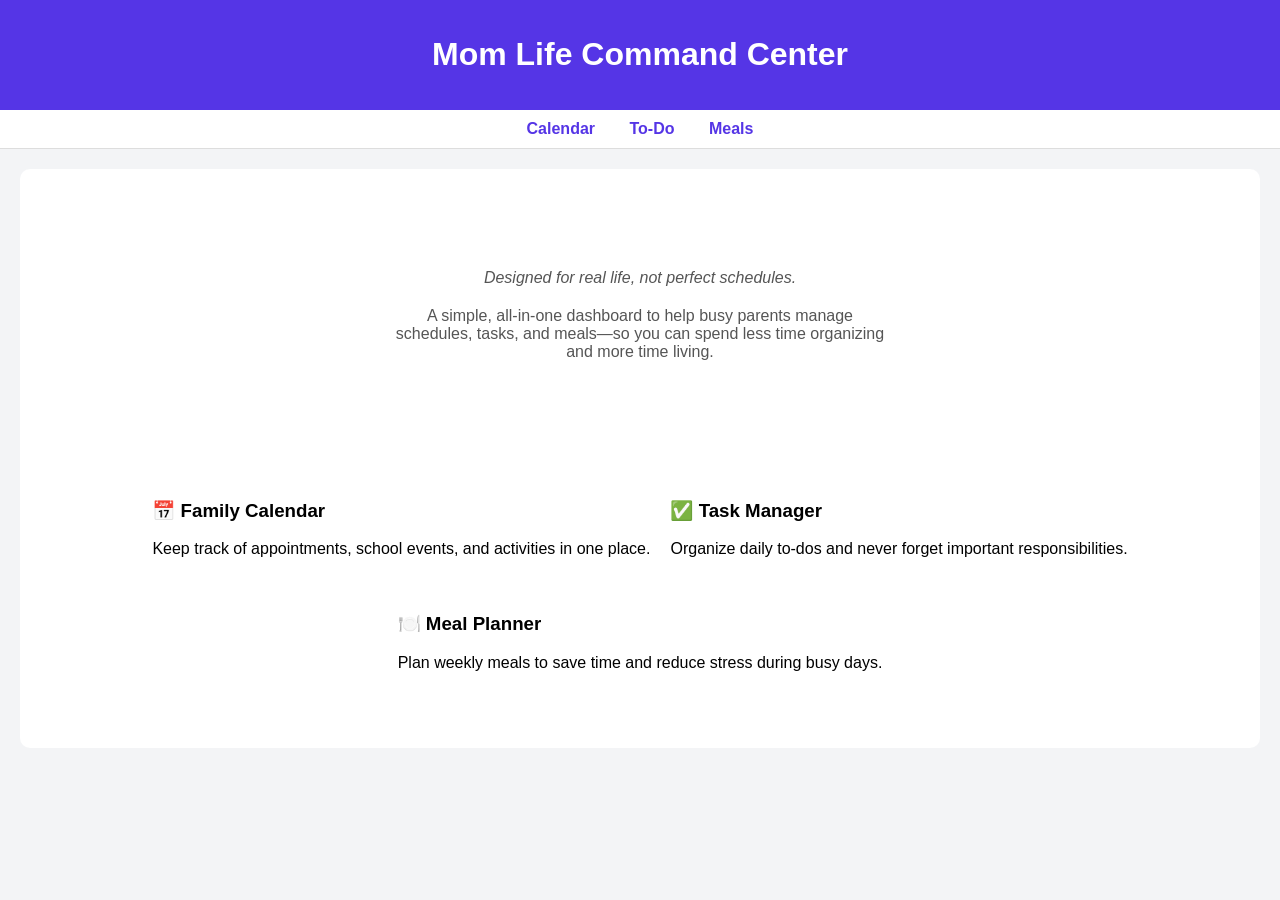
==== index.html @ 97759ea2 "design designing container in all pages" ====
<!DOCTYPE html>
<html lang="en">
<head>
    <meta charset="UTF-8">
    <meta name="viewport" content="width=device-width, initial-scale=1.0">
    <title>Mom Life Command Center</title>
    <link rel="stylesheet" href="style.css"/>

</head>
<body>
    <header>
  <h1>Mom Life Command Center</h1>
</header>

<nav>
  <a href="calendar/index.html">Calendar</a>
  <a href="to-do-list/index.html">To-Do</a>
  <a href="meal-planner/index.html">Meals</a>
</nav>
<div class="container">
<section class="hero">
    <p class="tagline">Designed for real life, not perfect schedules.</p>
  <p>
    A simple, all-in-one dashboard to help busy parents manage schedules, tasks,
    and meals—so you can spend less time organizing and more time living.
  </p>

</section>
<section class="features">
  <div class="card">
    <h3>📅 Family Calendar</h3>
    <p>Keep track of appointments, school events, and activities in one place.</p>
  </div>

  <div class="card">
    <h3>✅ Task Manager</h3>
    <p>Organize daily to-dos and never forget important responsibilities.</p>
  </div>

  <div class="card">
    <h3>🍽️ Meal Planner</h3>
    <p>Plan weekly meals to save time and reduce stress during busy days.</p>
  </div>
</section>
  
</div>
   
   
</body>
</html>
---- style.css ----
/* ===== GLOBAL STYLES ===== */
body {
  font-family: Arial, sans-serif;
  background: #f3f4f6;
  margin: 0;
}
nav a:hover {
  color: #ef4444;
}
/* ===== HEADER ===== */
header {
  background: #5535e6;
  color: white;
  text-align: center;
  padding: 15px;
}
.hero {
  text-align: center;
  padding: 60px 20px;
}

.hero h1 {
  font-size: 36px;
  color: #4f46e5;
}

.hero p {
  max-width: 500px;
  margin: 20px auto;
  color: #555;
}
.features {
  display: flex;
  gap: 20px;
  justify-content: center;
  padding: 40px;
  flex-wrap: wrap;
}
.tagline {
  font-style: italic;
  color: #6b7280;
  margin-top: 10px;
}
/* ===== NAVIGATION ===== */
nav {
  text-align: center;
  background: white;
  padding: 10px;
  border-bottom: 1px solid #ddd;
}

nav a {
  margin: 0 15px;
  text-decoration: none;
  color: #5535e6;
  font-weight: bold;
}

/* ===== MAIN CONTAINER ===== */
.container {
  max-width: 1200px;
  margin: 20px auto;
  background: white;
  padding: 20px;
  border-radius: 10px;
}

/* ===== HEADINGS ===== */
h1 {
  text-align: center;
}

h2 {
  text-align: center;
  color: #666;
}

/* ===== INPUTS + BUTTONS ===== */
input {
  padding: 8px;
  border: 1px solid #ccc;
  border-radius: 5px;
}

button {
  padding: 8px 12px;
  border: none;
  background: #5535e6;
  color: white;
  border-radius: 5px;
  cursor: pointer;
}

/* ===== TO-DO LIST ===== */
.input-section {
  display: flex;
  gap: 10px;
  margin-bottom: 20px;
}

li {
  list-style: none;
  padding: 10px;
  border-bottom: 1px solid #eee;
}

.completed {
  text-decoration: line-through;
  color: gray;
}

/* ===== MEAL PLANNER ===== */
.day {
  display: flex;
  justify-content: space-between;
  margin-bottom: 10px;
}

/* ===== CALENDAR ===== */
#calendar {
  max-width: 900px;
  margin: 0 auto;
}

.fc {
  background: white;
  padding: 15px;
  border-radius: 12px;
  box-shadow: 0 4px 12px rgba(0,0,0,0.1);
}

.fc-toolbar-title {
  font-size: 20px;
  font-weight: bold;
}

.fc-event {
  border: none;
  border-radius: 6px;
  font-size: 12px;
}

/* ===== MOBILE ===== */
@media (max-width: 768px) {
  nav {
    display: flex;
    justify-content: space-around;
  }

  .container {
    margin: 10px;
  }

  button {
    padding: 12px;
  }
}
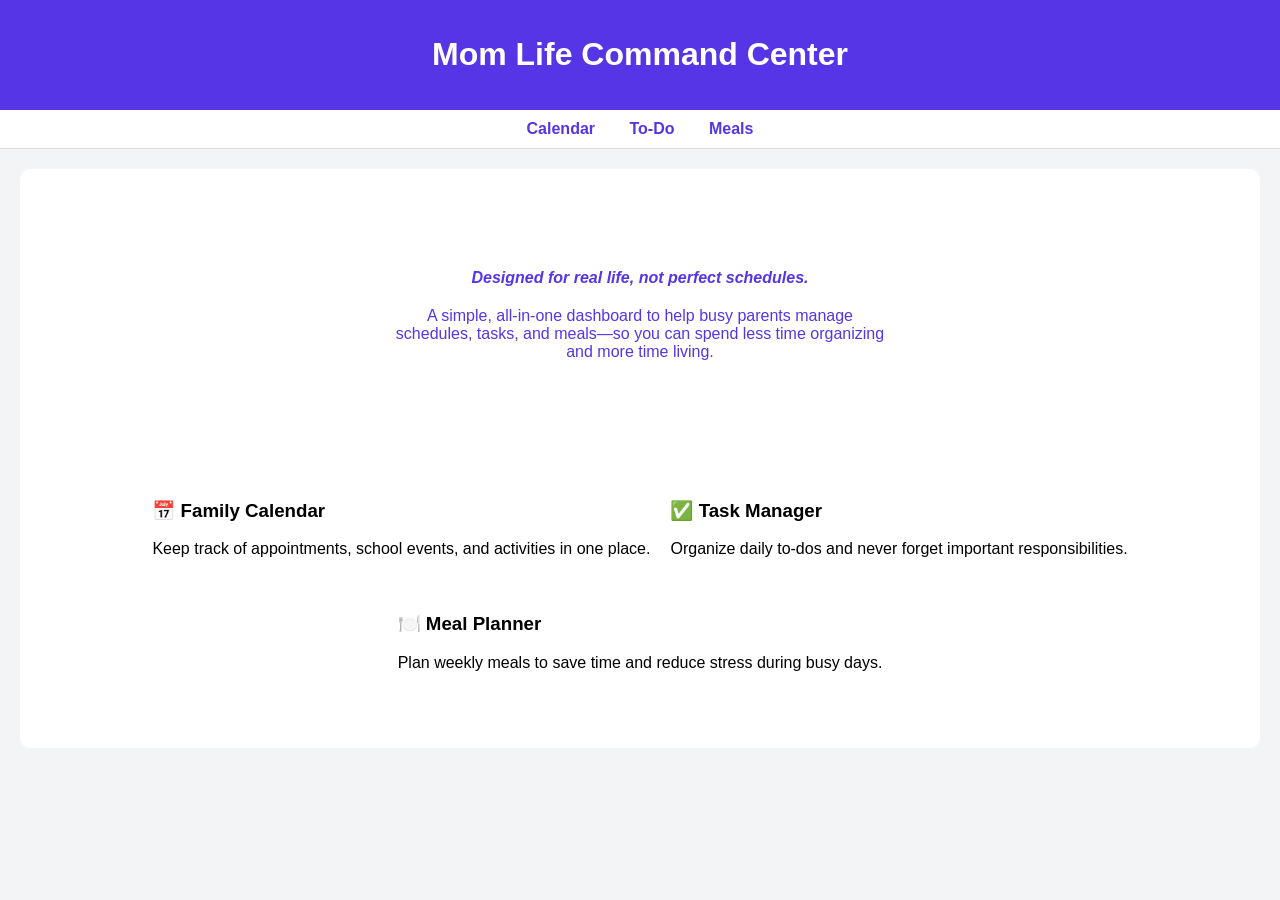
==== commit 929065dc: "style.css design features" ====
--- a/index.html
+++ b/index.html
@@ -24,7 +24,9 @@
     A simple, all-in-one dashboard to help busy parents manage schedules, tasks,
     and meals—so you can spend less time organizing and more time living.
   </p>
-
+</section>
+<div>
+  
 </section>
 <section class="features">
   <div class="card">
@@ -43,7 +45,6 @@
   </div>
 </section>
   
-</div>
    
    
 </body>
--- a/style.css
+++ b/style.css
@@ -19,15 +19,12 @@
   padding: 60px 20px;
 }
 
-.hero h1 {
-  font-size: 36px;
-  color: #4f46e5;
-}
+
 
 .hero p {
   max-width: 500px;
   margin: 20px auto;
-  color: #555;
+  color: #5535e6;
 }
 .features {
   display: flex;
@@ -38,6 +35,7 @@
 }
 .tagline {
   font-style: italic;
+  font-weight: bold;
   color: #6b7280;
   margin-top: 10px;
 }
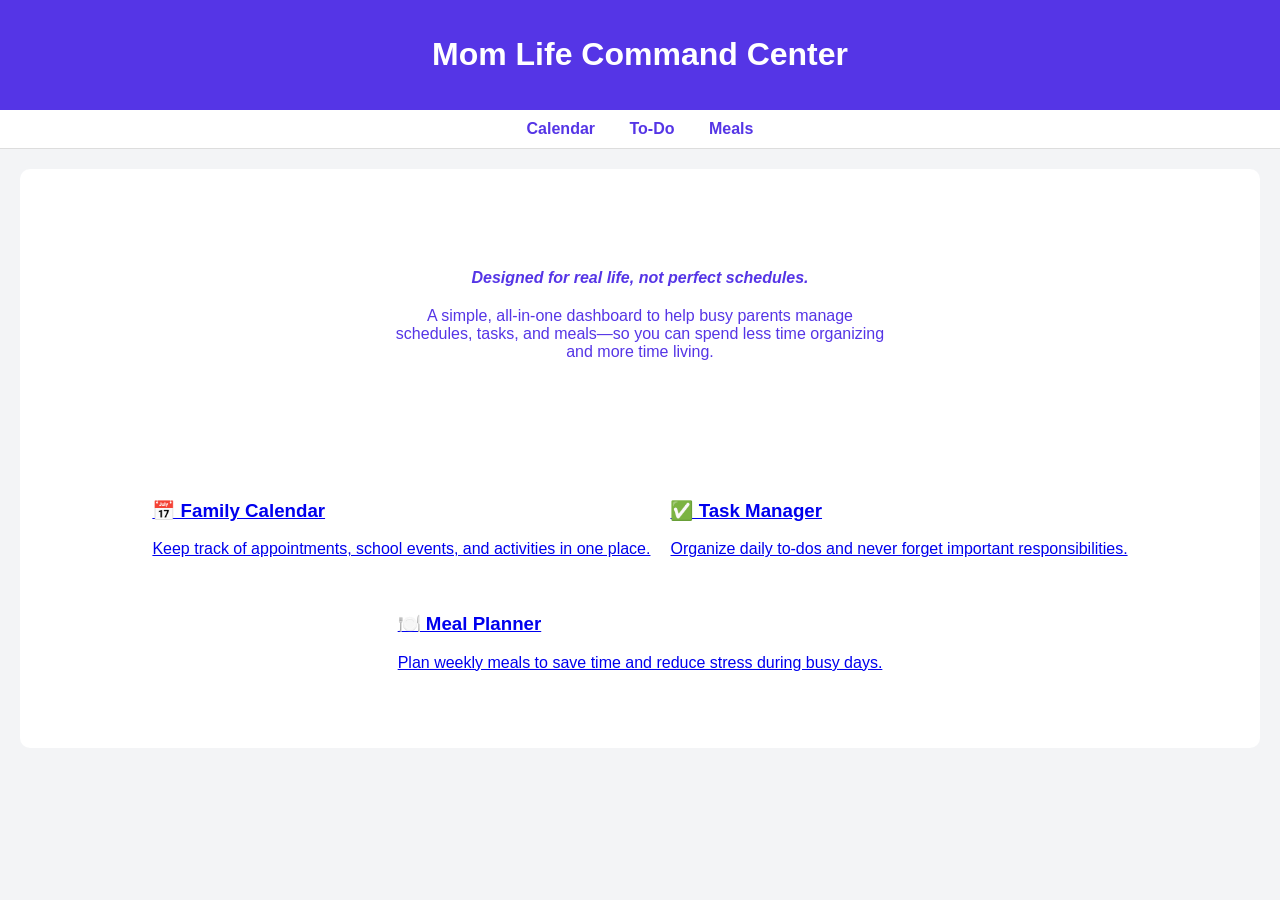
==== commit d6db9a3f: "undate index update design features on index.html" ====
--- a/index.html
+++ b/index.html
@@ -26,23 +26,25 @@
   </p>
 </section>
 <div>
-  
+
 </section>
 <section class="features">
-  <div class="card">
+
+  <a href="calendar.html" class="card">
     <h3>📅 Family Calendar</h3>
     <p>Keep track of appointments, school events, and activities in one place.</p>
-  </div>
+  </a>
 
-  <div class="card">
+  <a href="todo.html" class="card">
     <h3>✅ Task Manager</h3>
     <p>Organize daily to-dos and never forget important responsibilities.</p>
-  </div>
+  </a>
 
-  <div class="card">
+  <a href="meals.html" class="card">
     <h3>🍽️ Meal Planner</h3>
     <p>Plan weekly meals to save time and reduce stress during busy days.</p>
-  </div>
+  </a>
+
 </section>
   
    
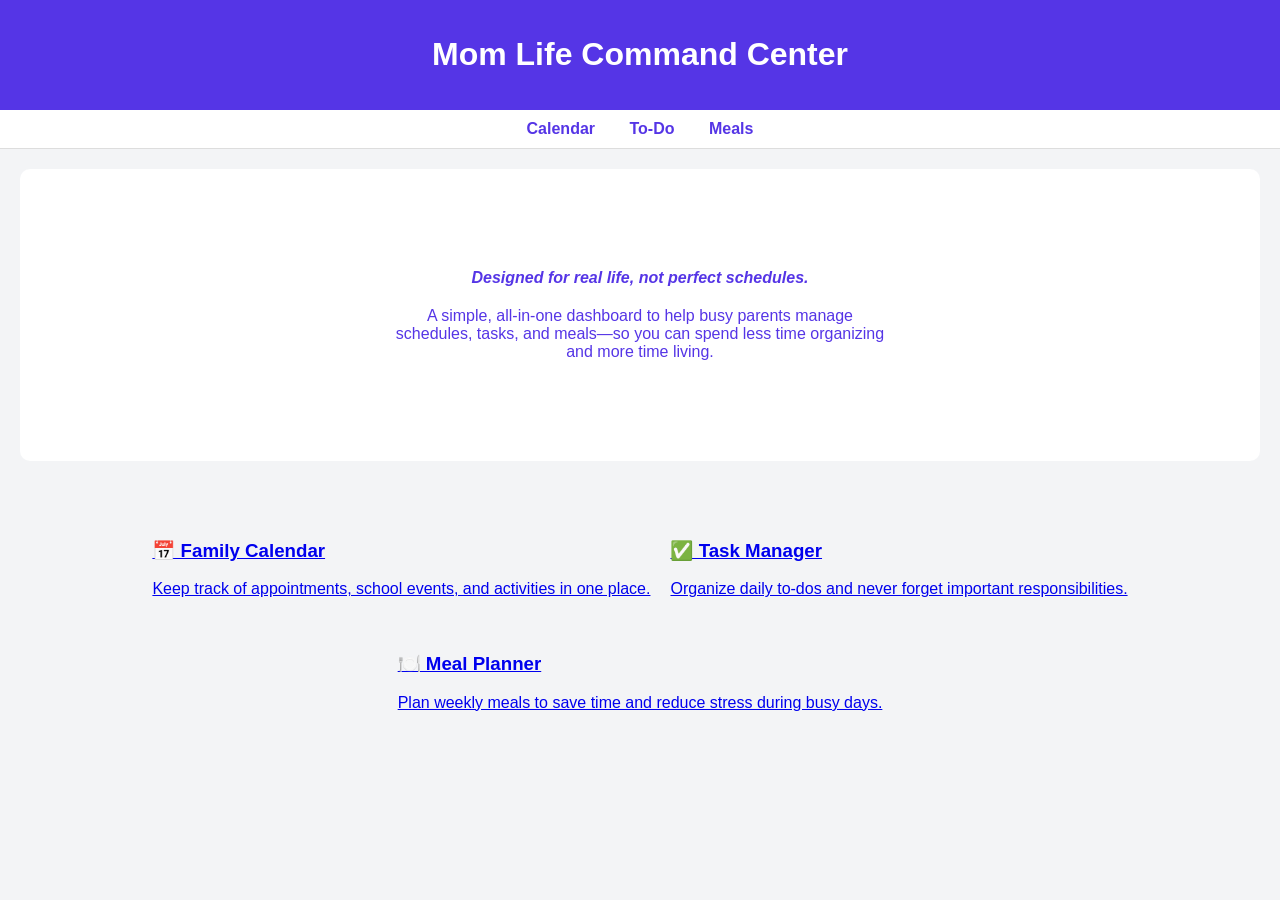
==== commit e1022224: "updating index fixing div" ====
--- a/index.html
+++ b/index.html
@@ -17,6 +17,7 @@
   <a href="to-do-list/index.html">To-Do</a>
   <a href="meal-planner/index.html">Meals</a>
 </nav>
+
 <div class="container">
 <section class="hero">
     <p class="tagline">Designed for real life, not perfect schedules.</p>
@@ -25,7 +26,7 @@
     and meals—so you can spend less time organizing and more time living.
   </p>
 </section>
-<div>
+</div>
 
 </section>
 <section class="features">
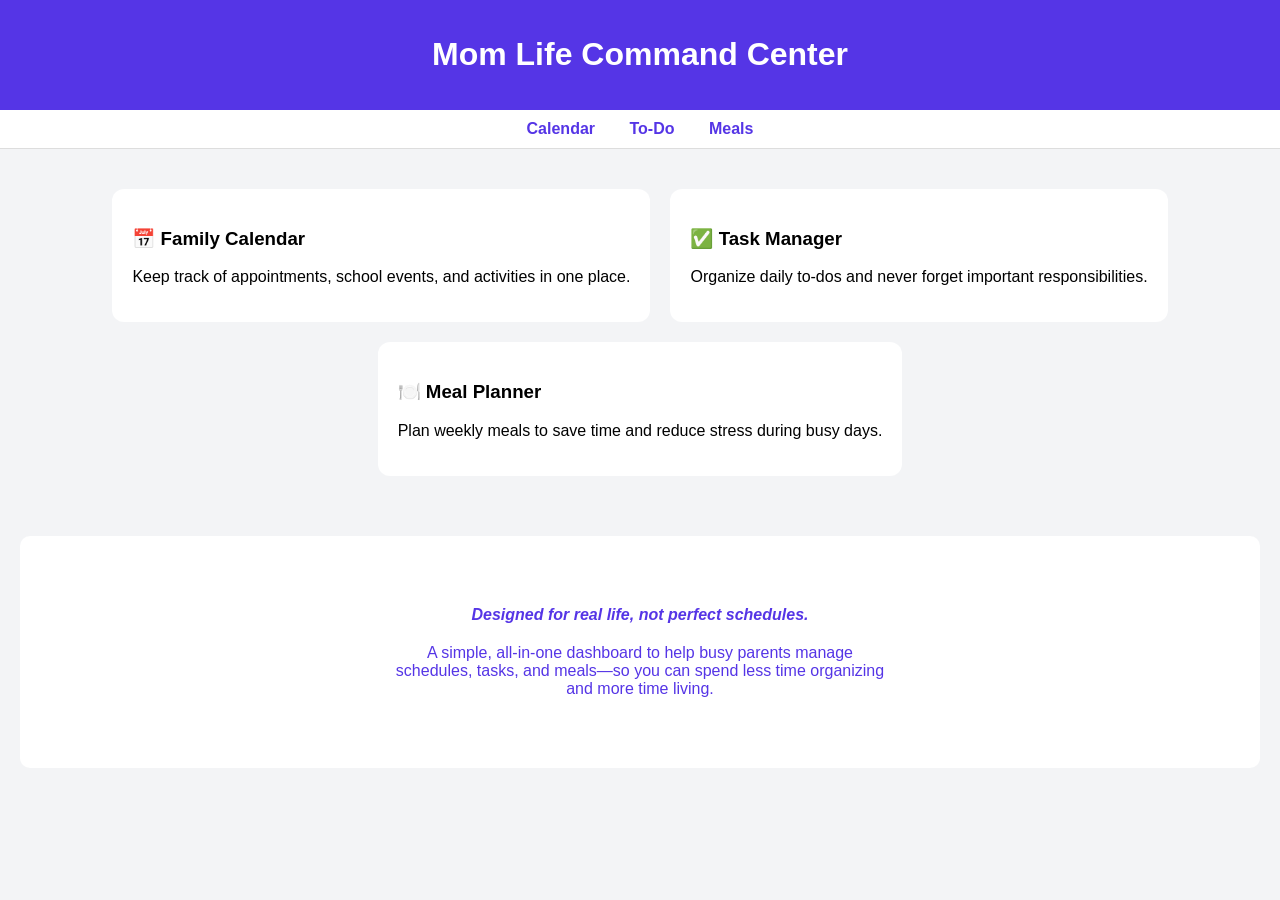
==== commit 37386c03: "update index.html adjusting design on home page" ====
--- a/index.html
+++ b/index.html
@@ -18,7 +18,26 @@
   <a href="meal-planner/index.html">Meals</a>
 </nav>
 
-<div class="container">
+</section>
+<section class="features">
+
+  <a href="calendar/index.html" class="card">
+    <h3>📅 Family Calendar</h3>
+    <p>Keep track of appointments, school events, and activities in one place.</p>
+  </a>
+
+  <a href="to-do-list/index.html" class="card">
+    <h3>✅ Task Manager</h3>
+    <p>Organize daily to-dos and never forget important responsibilities.</p>
+  </a>
+
+  <a href="meal-planner/index.html" class="card">
+    <h3>🍽️ Meal Planner</h3>
+    <p>Plan weekly meals to save time and reduce stress during busy days.</p>
+  </a>
+
+</section>
+ <div class="container">
 <section class="hero">
     <p class="tagline">Designed for real life, not perfect schedules.</p>
   <p>
@@ -26,28 +45,7 @@
     and meals—so you can spend less time organizing and more time living.
   </p>
 </section>
-</div>
-
-</section>
-<section class="features">
-
-  <a href="calendar.html" class="card">
-    <h3>📅 Family Calendar</h3>
-    <p>Keep track of appointments, school events, and activities in one place.</p>
-  </a>
-
-  <a href="todo.html" class="card">
-    <h3>✅ Task Manager</h3>
-    <p>Organize daily to-dos and never forget important responsibilities.</p>
-  </a>
-
-  <a href="meals.html" class="card">
-    <h3>🍽️ Meal Planner</h3>
-    <p>Plan weekly meals to save time and reduce stress during busy days.</p>
-  </a>
-
-</section>
-  
+</div> 
    
    
 </body>
--- a/style.css
+++ b/style.css
@@ -1,13 +1,13 @@
-/* ===== GLOBAL STYLES ===== */
+
 body {
   font-family: Arial, sans-serif;
   background: #f3f4f6;
   margin: 0;
 }
 nav a:hover {
-  color: #ef4444;
+  color: black;
 }
-/* ===== HEADER ===== */
+
 header {
   background: #5535e6;
   color: white;
@@ -16,10 +16,8 @@
 }
 .hero {
   text-align: center;
-  padding: 60px 20px;
+  padding: 30px 20px;
 }
-
-
 
 .hero p {
   max-width: 500px;
@@ -39,7 +37,7 @@
   color: #6b7280;
   margin-top: 10px;
 }
-/* ===== NAVIGATION ===== */
+
 nav {
   text-align: center;
   background: white;
@@ -54,7 +52,6 @@
   font-weight: bold;
 }
 
-/* ===== MAIN CONTAINER ===== */
 .container {
   max-width: 1200px;
   margin: 20px auto;
@@ -63,7 +60,6 @@
   border-radius: 10px;
 }
 
-/* ===== HEADINGS ===== */
 h1 {
   text-align: center;
 }
@@ -73,7 +69,6 @@
   color: #666;
 }
 
-/* ===== INPUTS + BUTTONS ===== */
 input {
   padding: 8px;
   border: 1px solid #ccc;
@@ -89,7 +84,21 @@
   cursor: pointer;
 }
 
-/* ===== TO-DO LIST ===== */
+.card {
+  display: block;             
+  background-color: white;
+  padding: 20px;
+  border-radius: 12px;       
+  text-decoration: none;       
+  color: inherit;             
+  transition: box-shadow 0.3s ease, transform 0.2s ease;
+}
+
+.card:hover {
+  box-shadow: 0 0 0 3px #5535e6;
+  transform: translateY(-4px); 
+}
+
 .input-section {
   display: flex;
   gap: 10px;
@@ -107,14 +116,14 @@
   color: gray;
 }
 
-/* ===== MEAL PLANNER ===== */
+
 .day {
   display: flex;
   justify-content: space-between;
   margin-bottom: 10px;
 }
 
-/* ===== CALENDAR ===== */
+
 #calendar {
   max-width: 900px;
   margin: 0 auto;
@@ -138,7 +147,7 @@
   font-size: 12px;
 }
 
-/* ===== MOBILE ===== */
+
 @media (max-width: 768px) {
   nav {
     display: flex;
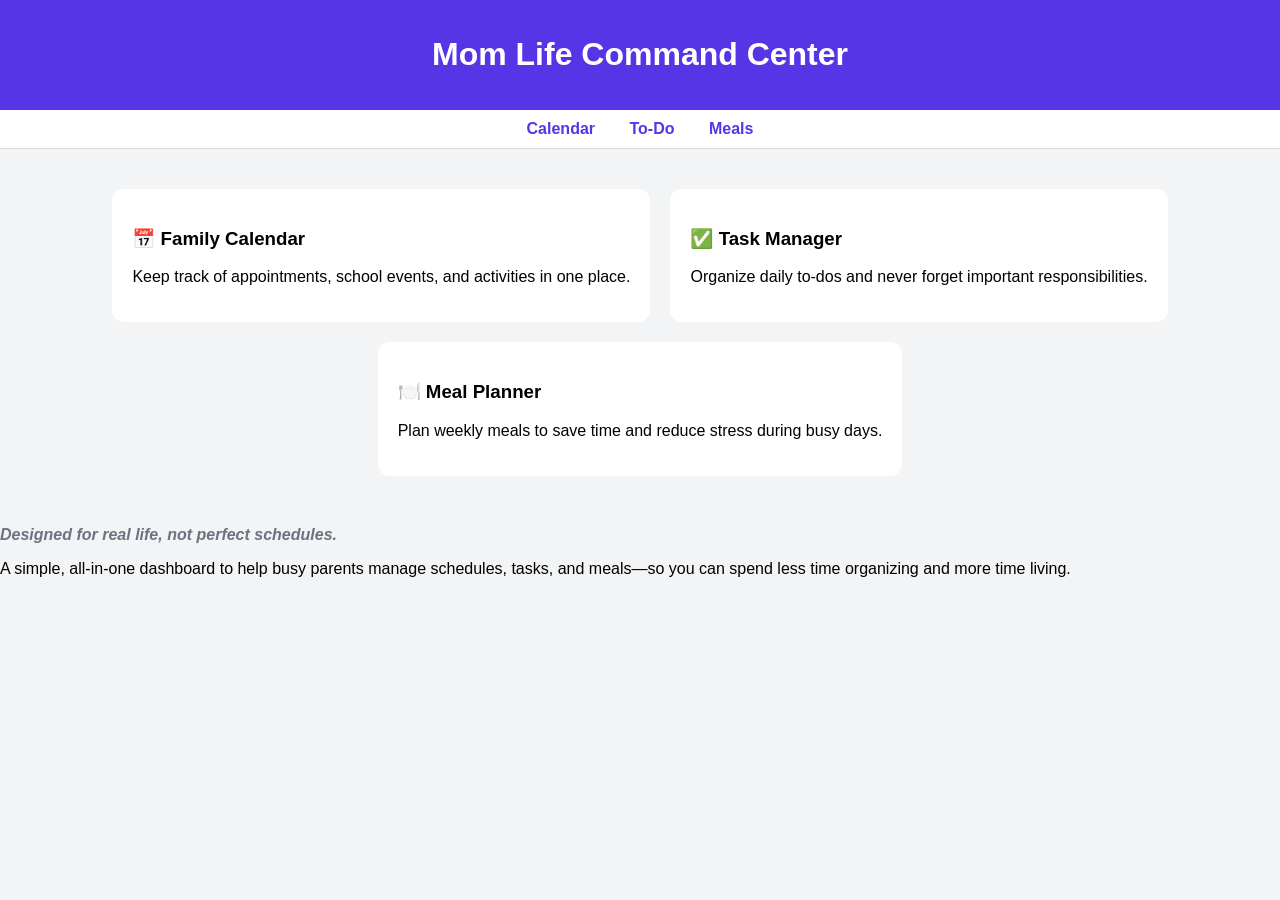
==== commit 371e2015: "update design adjusting design features" ====
--- a/index.html
+++ b/index.html
@@ -37,15 +37,12 @@
   </a>
 
 </section>
- <div class="container">
-<section class="hero">
+
     <p class="tagline">Designed for real life, not perfect schedules.</p>
   <p>
     A simple, all-in-one dashboard to help busy parents manage schedules, tasks,
     and meals—so you can spend less time organizing and more time living.
   </p>
-</section>
-</div> 
    
    
 </body>
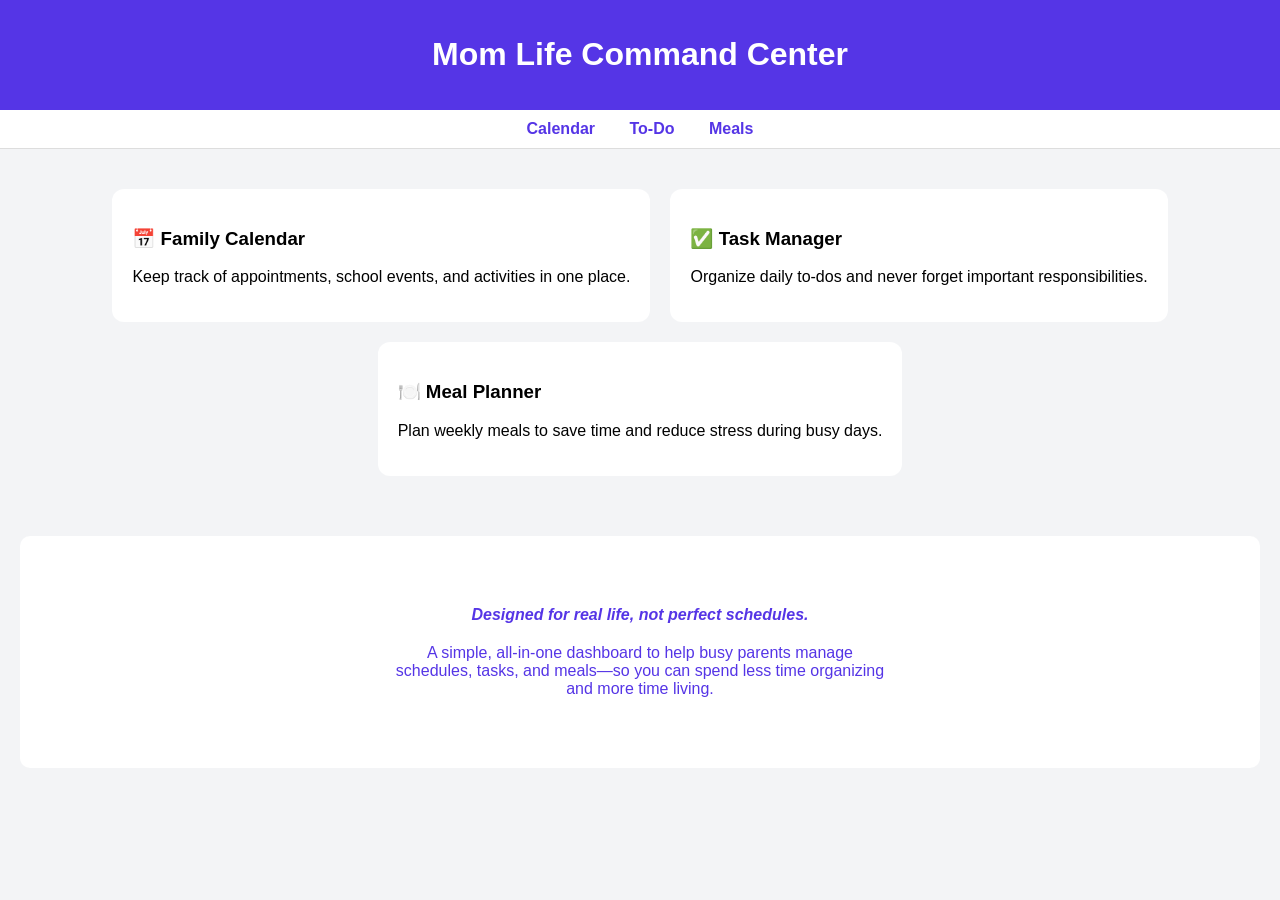
==== commit ff58974f: "design changes changing hero" ====
--- a/index.html
+++ b/index.html
@@ -37,12 +37,15 @@
   </a>
 
 </section>
-
+ <div class="container">
+<section class="hero">
     <p class="tagline">Designed for real life, not perfect schedules.</p>
   <p>
     A simple, all-in-one dashboard to help busy parents manage schedules, tasks,
     and meals—so you can spend less time organizing and more time living.
   </p>
+</section>
+</div> 
    
    
 </body>
--- a/style.css
+++ b/style.css
@@ -17,6 +17,7 @@
 .hero {
   text-align: center;
   padding: 30px 20px;
+  max-height: 300px;
 }
 
 .hero p {
